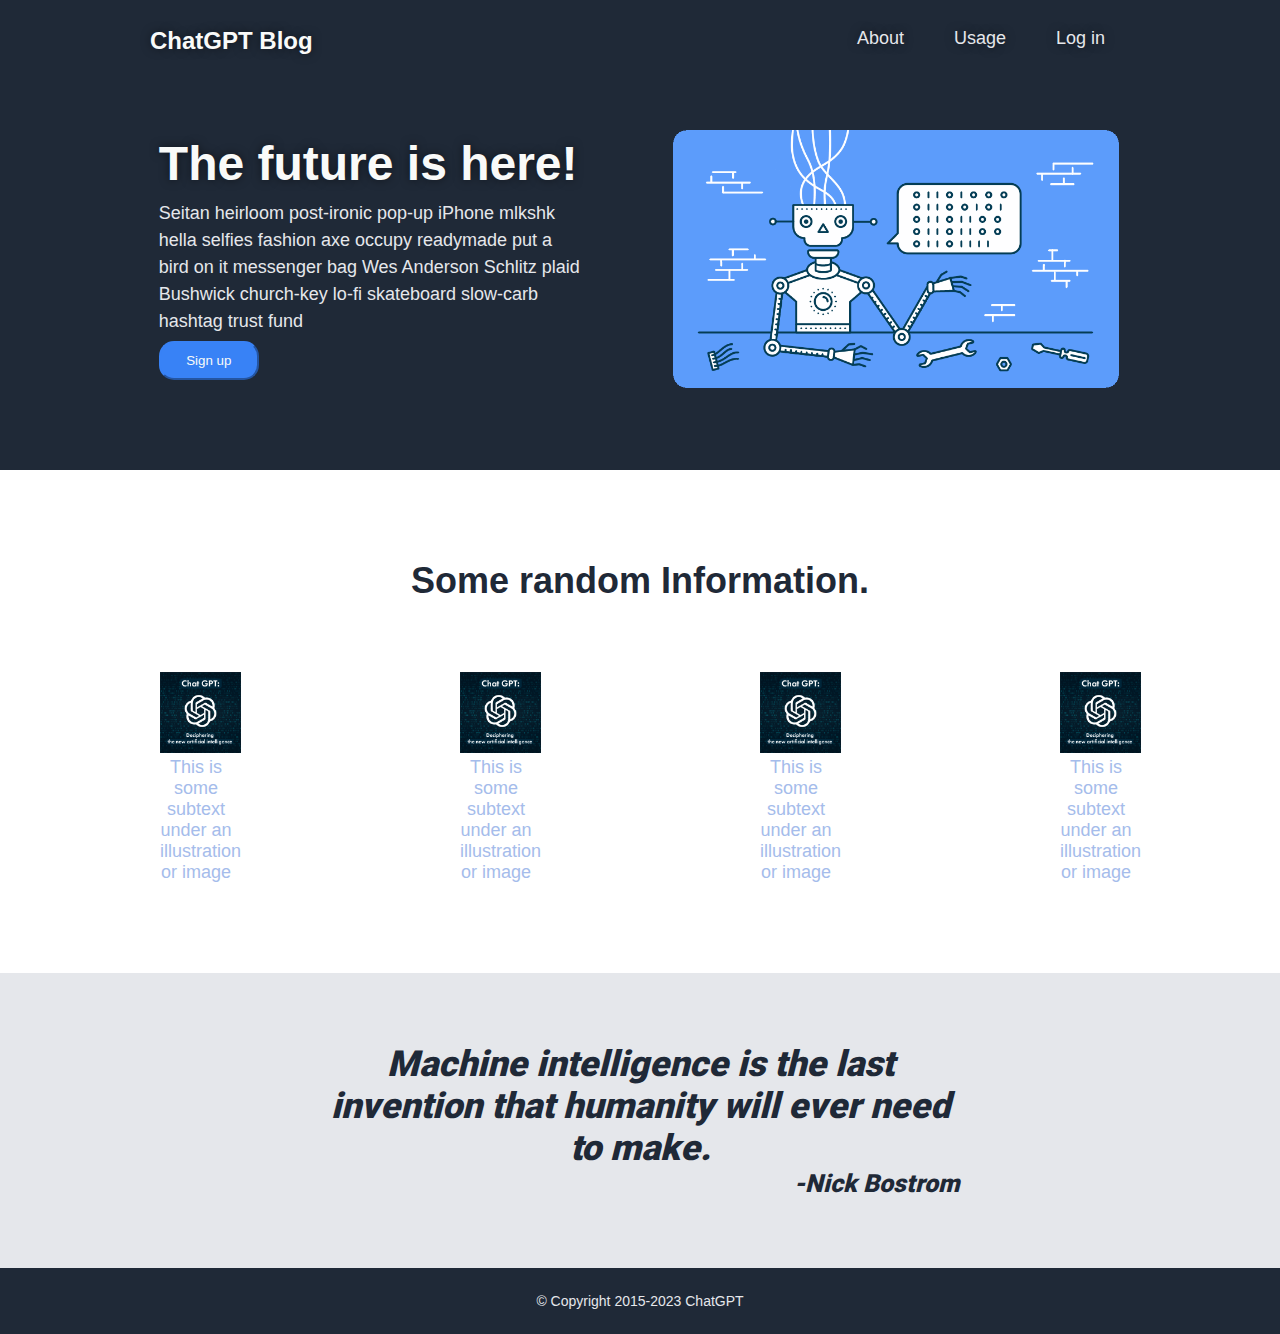
==== index.html @ 7ebeb68e "Gif added to the main page, styles updated and navbar updated" ====
<!DOCTYPE html>
<html lang="en">

  <head>
    <meta charset="UTF-8">
    <meta http-equiv="X-UA-Compatible" content="IE=edge">
    <meta name="viewport" content="width=device-width, initial-scale=1.0">
    <link rel="stylesheet" href="./styles/style.css">
    <link rel="stylesheet" href="./styles/main.css">

    <title>ChatGPT Landing Page</title>
  </head>

  <body>
    <header>
      <h1>
          <a href="./index.html">ChatGPT Blog</a>
      </h1>
      <nav class="navbar">
          <ul>
              <li>
                  <a href="#about">About</a>
              </li>
              <li>    
                <a href="./pages/usage.html">Usage</a>
              </li>
              <li>    
                  <a href="./pages/signup.html">Log in</a>
              </li> 
          </ul>
      </nav>
    </header>
    <section class="hero">
      <div class="hero-cta">
        <h2>The future is here!</h2>
        <p>
          Seitan heirloom post-ironic pop-up iPhone mlkshk hella selfies fashion axe occupy readymade put a bird on it
          messenger bag Wes Anderson Schlitz plaid Bushwick church-key lo-fi skateboard slow-carb hashtag trust fund
        </p>
        <form action="./pages/signup.html">
          <button type="submit" class="btn">Sign up</button>
        </form>
      </div>
      <div class="hero-img">
        <img 
          src="./images/ai.gif" 
          alt="ChatGPT logo"
          class="hero-img-2"
        />
      </div>
    </section>

    <section id="about">
      <p class="info-head">
        Some random Information.
      </p>

      <div class="info-content">
        <div class="info-content-child">
          <img src="./images/CHAT-GPT.png" alt="">
          <p>This is some subtext under an illustration or image</p>
        </div>

        <div class="info-content-child">
          <img src="./images/CHAT-GPT.png" alt="">
          <p>This is some subtext under an illustration or image</p>
        </div>

        <div class="info-content-child">
          <img src="./images/CHAT-GPT.png" alt="">
          <p>This is some subtext under an illustration or image</p>
        </div>

        <div class="info-content-child">
          <img src="./images/CHAT-GPT.png" alt="">
          <p>
            This is some subtext under an illustration or image
          </p>
        </div>
      </div>
    </section>
    
    <section class="quotation-container">
      <blockquote cite="https://www.azquotes.com/author/44436-Nick_Bostrom">
        <p>Machine intelligence is the last invention that humanity will ever need to make.</p> 
          <cite>-Nick Bostrom</cite>
      </blockquote>
    </section>
    
    <footer>
        © Copyright 2015-2023 ChatGPT
    </footer>
  </body>

</html>
---- styles/style.css ----
:root{
  --primary-color: #f9faf9;
  --secondary-color: #024e76;
  --tertiary-color: #1F2937;
}

* {
  box-sizing: border-box;
  margin: 0;
  padding: 0;
  /* font-family: 'Roboto', sans-serif; */
}

body {
  color: var(--tertiary-color);
  font-family: Helvetica, Arial, sans-serif;
}

header {
  padding: 20px 150px;
  background-color: var(--tertiary-color);
  display: flex;
  justify-content: space-between;
  flex-wrap: wrap;
  position: sticky;
  position: -webkit-sticky;
  top: 0;
  z-index: 9999;
}
  
header h1 {
  margin: 0;
  color: var(--primary-color);
  text-shadow: 0 0 10px rgba(0, 0, 0, 0.5);
}

header a {
  text-decoration: none;
  color: var(--primary-color);
  transition: color .5s;
  font-size: 24px;
}

header nav {
  display: flex;
  justify-content: space-between;
  align-items: center;
}

header nav ul {
  display: flex;
  flex-wrap: wrap;
  justify-content: space-between;
  align-items: center;
  list-style: none;
}

header nav ul li a {
  padding: 10px 25px;
  font-weight: lighter;
  font-size: 18px;
  color: #E5E7EB;
  text-shadow: 0 0 10px rgba(0, 0, 0, 0.5);
}

header nav ul li a:hover {
  background:var(--primary-color);
  color: var(--secondary-color);
  border-radius: 15px;
  text-shadow: none;
}

section {
  padding: 30px;
}

.hero {
  display: flex;
  justify-content: center;
  flex-wrap: wrap;
  align-items: flex-start;
  background-color: var(--tertiary-color);
  padding-top: 8px;
  padding-right: 30px;
  padding-bottom: 38px;
  padding-left: 30px;
}

.hero-cta {
  width: 35%;
  text-align: left;
  margin: 3.5%;
  color: var(--primary-color);
  font-size: 18px;
  line-height: 1.5;
}

.hero-cta h2 {
  font-weight: 600;
  font-size: 48px;
  color: var(--primary-color);
  text-shadow: 0 0 10px rgba(0, 0, 0, 0.5);
}

.hero-cta p {
  font-size: 18px;
  color: #E5E7EB;
}

.hero-img {
  display: flex;
  position: relative;
  margin: 3.5%;
  /* width: 150px;
  height: 150px; */
}

.hero-img-2 {
  width: 450px;
  height: 262px;
  padding: 2px 2px;
  
}

.btn {
  background-color: #3882F6;
  border-color: #3882F6;
  text-decoration: none;
  color: #F9FAF8;
  margin-top: 6px;
  padding-top: 10px;
  padding-right: 20px;
  padding-bottom: 10px;
  padding-left: 20px;
  border-radius: 15px;
  width: 100px;
  transition: color .5s;
}

.btn:hover{
  background:var(--primary-color);
  color: var(--secondary-color);
  border-radius: 15px;
  border-color: #F9FAF8;
  text-shadow: none;
}

  /*====================================================================================
=           Usage page         =
=============================================*/


/*=============================================
=            Section  header-container        =
=============================================*/



.header-container > img{
  width: 100%;
  height: auto;
}

/*=============================================
=            Section  Usage-desc-container   =
=============================================*/

.usage-desc-container{
  display: block;
  margin: 100px;
  text-align: center;
  
}

/*=============================================
=            Section  start-continer   =
=============================================*/
.start-continer{
  display: flex;
  justify-content:space-between;
  padding: 80px;
  background-color:#000000 ;
  color: white;
  
  gap: 50px ;
  flex-flow: row wrap;

}

.start-continer > p{
 flex-wrap: wrap;
  
  
 
}

/*=============================================
=            Section  start-resource-continer  =
=============================================*/
.subtitle{
  text-align: center;
 
}
.start-resource-continer{
  display: flex;
  flex-wrap: wrap;
  text-align: center;
  
}
.start-resource-continer > figure{
  border: thin #c0c0c0 solid;
  display: flex;
  flex-flow: column;
  padding: 5px;
  margin: 10px;
  max-width: 220px;
  margin: auto;
 
}

.start-resource-continer > img{
  max-width: 220px;
  max-height: 150px;
}
.start-resource-continer > figcaption{
  background-color: #222;
  color: #fff;
  font: italic smaller sans-serif;
  padding: 3px;
  text-align: center;
}
 
/* Style for qoute and footer */

.quotation-container {
  font-family:'Roboto', sans-serif;
  background-color: #E5E7EB;
  text-align: center;
  padding: 70px 0;
  display: flex;
  justify-content: center;
  align-items: center;
}
blockquote {
  width: 50%;
  background-color: #E5E7EB;
  text-align: center;
  background-color: #E5E7EB;
  font-size: 36px;
  font-weight: 300;
  font-style: italic;
  color: #1F2937;
  text-align: center;
}
cite {
  display: block;
  color: #1F2937;
  font-size: 25px;
  font-weight: bold;
  text-align: end;
}
footer {
  background-color: var(--tertiary-color);
  font-size: 14px;
  color: #E5E7EB;
  padding: 25px 0;
  text-align: center;
}
---- styles/main.css ----
@font-face {
    font-family: "Roboto";
    src: url(../Roboto/Roboto-Black.ttf) format('truetype');
}

.info-head {
    text-align: center;
    font-size: 36px;
    font-weight: bolder;
    color: #1F2937;
    padding-top: 60px;
    padding-bottom: 60px;
    padding-left: 20px;
    padding-right: 20px;
}

.info-content {
    display: flex;
    padding-top: 10px;
    padding-bottom: 60px;
    padding-left: 10px;
    padding-right: 10px;

    /* background-color: red; */
}

.info-content-child {
    margin-left: 10%;
}

.info-content-child img {
    width: 45%;
}

.info-content-child p{
    font-size: 18px;
    color: #a5bceb;
    width: 40%;
    text-align: center;
}
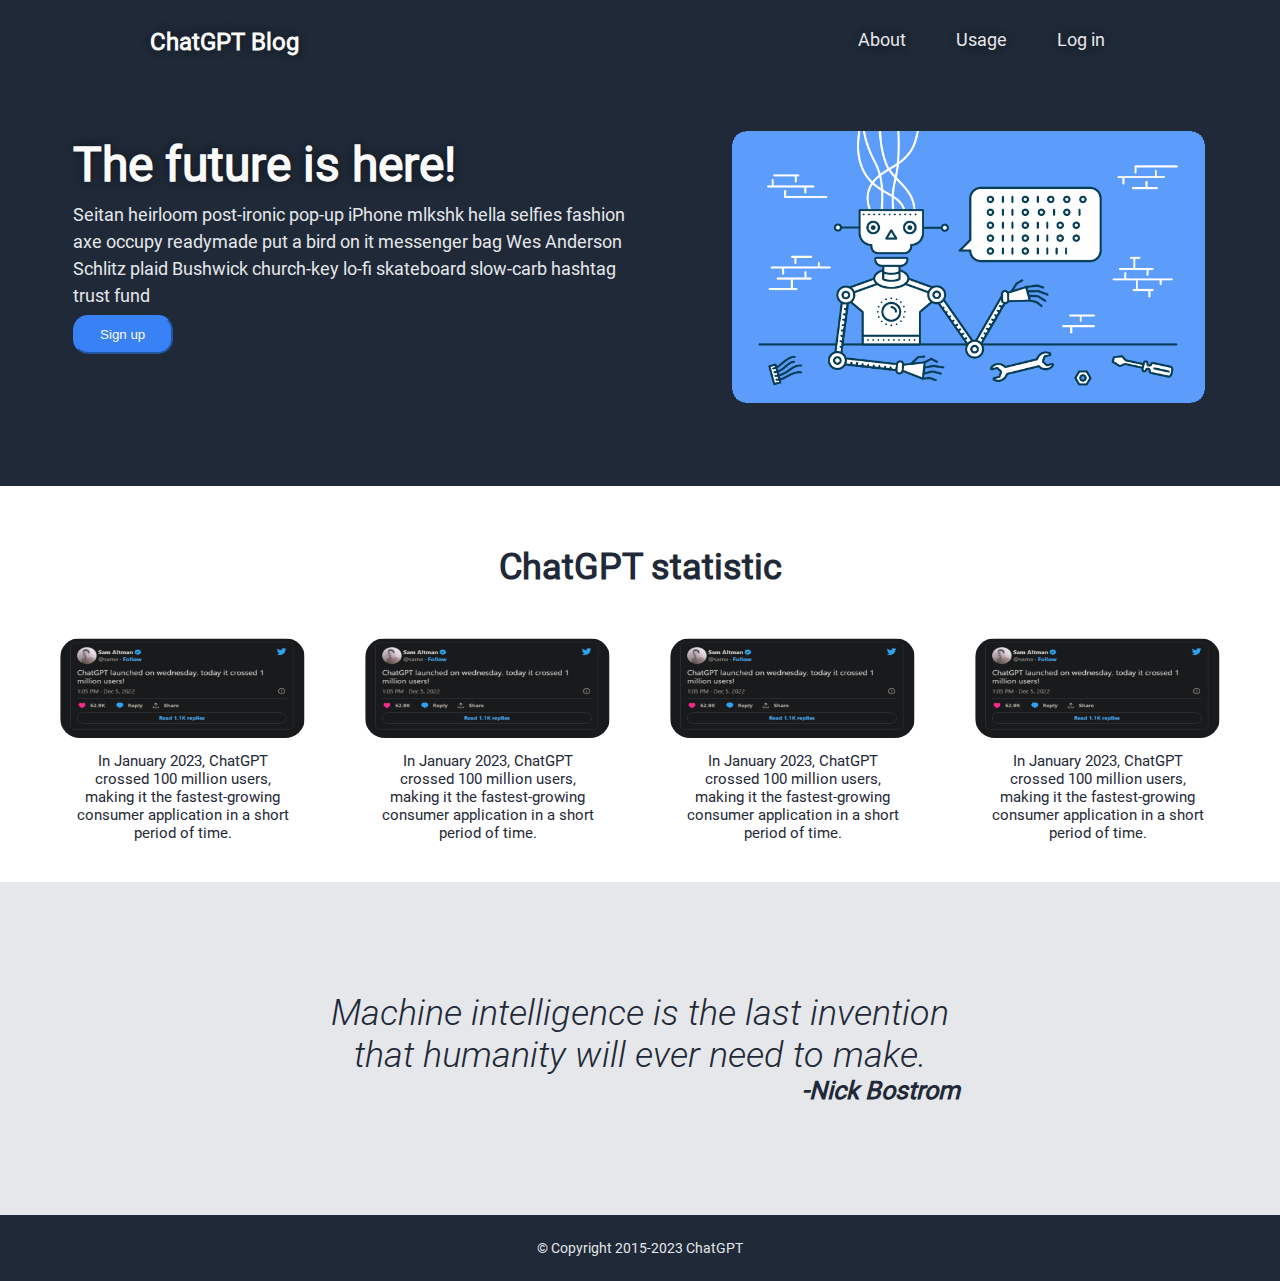
==== commit c0445989: "update responsive design" ====
--- a/index.html
+++ b/index.html
@@ -12,9 +12,9 @@
   </head>
 
   <body>
-    <header>
+    <header class="nav-header">
       <h1>
-          <a href="./index.html">ChatGPT Blog</a>
+          <a class="header-title" href="./index.html">ChatGPT Blog</a>
       </h1>
       <nav class="navbar">
           <ul>
@@ -41,42 +41,53 @@
           <button type="submit" class="btn">Sign up</button>
         </form>
       </div>
-      <div class="hero-img">
+
+      <div class="hero-img-container">
         <img 
           src="./images/ai.gif" 
           alt="ChatGPT logo"
-          class="hero-img-2"
+          class="hero-img"
         />
       </div>
     </section>
 
-    <section id="about">
+    <section class="statistic-container">
       <p class="info-head">
-        Some random Information.
+        ChatGPT statistic
       </p>
-
+  
       <div class="info-content">
-        <div class="info-content-child">
-          <img src="./images/CHAT-GPT.png" alt="">
-          <p>This is some subtext under an illustration or image</p>
-        </div>
-
-        <div class="info-content-child">
-          <img src="./images/CHAT-GPT.png" alt="">
-          <p>This is some subtext under an illustration or image</p>
-        </div>
-
-        <div class="info-content-child">
-          <img src="./images/CHAT-GPT.png" alt="">
-          <p>This is some subtext under an illustration or image</p>
-        </div>
-
-        <div class="info-content-child">
-          <img src="./images/CHAT-GPT.png" alt="">
-          <p>
-            This is some subtext under an illustration or image
-          </p>
-        </div>
+       <figure class="info-content-child">
+          <a href="#" target="_blank"><img src="./images/Sam-Altman.jpg" alt="tweet from a guy"></a>
+          <figcaption>
+            In January 2023, ChatGPT crossed 100 million users, making it the fastest-growing consumer application in a
+            short period of time.
+          </figcaption>
+        </figure>
+  
+        <figure class="info-content-child">
+          <a href="#" target="_blank"><img src="./images/Sam-Altman.jpg" alt="tweet from a guy"></a>
+          <figcaption>
+            In January 2023, ChatGPT crossed 100 million users, making it the fastest-growing consumer application in a
+            short period of time.
+          </figcaption>
+        </figure>
+  
+        <figure class="info-content-child">
+          <a href="#" target="_blank"><img src="./images/Sam-Altman.jpg" alt="tweet from a guy"></a>
+          <figcaption>
+            In January 2023, ChatGPT crossed 100 million users, making it the fastest-growing consumer application in a
+            short period of time.
+          </figcaption>
+        </figure>
+  
+        <figure class="info-content-child">
+          <a href="#" target="_blank"><img src="./images/Sam-Altman.jpg" alt="tweet from a guy"></a>
+          <figcaption>
+            In January 2023, ChatGPT crossed 100 million users, making it the fastest-growing consumer application in a
+            short period of time.
+          </figcaption>
+        </figure>
       </div>
     </section>
     
--- a/styles/style.css
+++ b/styles/style.css
@@ -8,12 +8,11 @@
   box-sizing: border-box;
   margin: 0;
   padding: 0;
-  /* font-family: 'Roboto', sans-serif; */
 }
 
 body {
   color: var(--tertiary-color);
-  font-family: Helvetica, Arial, sans-serif;
+  font-family: 'Roboto', sans-serif;
 }
 
 header {
@@ -39,6 +38,19 @@
   color: var(--primary-color);
   transition: color .5s;
   font-size: 24px;
+ 
+  
+}
+
+a:hover {
+  color: #5C9CFB;
+}
+
+a:active {
+  transform: scale(0.95)
+}
+a {
+  transition: transform .5s;
 }
 
 header nav {
@@ -58,6 +70,7 @@
 header nav ul li a {
   padding: 10px 25px;
   font-weight: lighter;
+  font-weight: normal;
   font-size: 18px;
   color: #E5E7EB;
   text-shadow: 0 0 10px rgba(0, 0, 0, 0.5);
@@ -77,7 +90,7 @@
 .hero {
   display: flex;
   justify-content: center;
-  flex-wrap: wrap;
+  flex-direction: row;
   align-items: flex-start;
   background-color: var(--tertiary-color);
   padding-top: 8px;
@@ -87,7 +100,7 @@
 }
 
 .hero-cta {
-  width: 35%;
+  width: 60%;
   text-align: left;
   margin: 3.5%;
   color: var(--primary-color);
@@ -107,17 +120,18 @@
   color: #E5E7EB;
 }
 
+.hero-img-container {
+  display: flex;
+  align-items: center;
+  justify-content: center;
+  margin: 3.5%;
+  width: 50%;
+}
+
 .hero-img {
-  display: flex;
-  position: relative;
-  margin: 3.5%;
-  /* width: 150px;
-  height: 150px; */
-}
-
-.hero-img-2 {
-  width: 450px;
-  height: 262px;
+  /* width: 450px;
+  height: 262px; */
+  width: 100%;
   padding: 2px 2px;
   
 }
@@ -165,11 +179,22 @@
 =            Section  Usage-desc-container   =
 =============================================*/
 
-.usage-desc-container{
+.usage-desc-container {
   display: block;
-  margin: 100px;
-  text-align: center;
-  
+  padding-top:0px;
+  padding: 50px 0px;
+  
+  text-align: center;
+}
+
+.usage-desc-container h2{
+  padding-bottom: 20px;
+}
+
+.usage-desc-container p{
+  padding: 40px 100px;
+  line-height: 1.5;
+  font-family: 'Roboto', sans-serif;
 }
 
 /*=============================================
@@ -179,6 +204,7 @@
   display: flex;
   justify-content:space-between;
   padding: 80px;
+  margin: 40px;
   background-color:#000000 ;
   color: white;
   
@@ -189,6 +215,7 @@
 
 .start-continer > p{
  flex-wrap: wrap;
+ font-family: 'Roboto', sans-serif;
   
   
  
@@ -234,21 +261,19 @@
 
 .quotation-container {
   font-family:'Roboto', sans-serif;
+  font-weight: 100;
   background-color: #E5E7EB;
   text-align: center;
-  padding: 70px 0;
+  padding: 110px 0;
   display: flex;
   justify-content: center;
   align-items: center;
 }
 blockquote {
   width: 50%;
-  background-color: #E5E7EB;
-  text-align: center;
-  background-color: #E5E7EB;
   font-size: 36px;
   font-weight: 300;
-  font-style: italic;
+  font-style: italic; 
   color: #1F2937;
   text-align: center;
 }
@@ -262,8 +287,39 @@
 footer {
   background-color: var(--tertiary-color);
   font-size: 14px;
+  font-family: 'Roboto', sans-serif;
+  font-weight: normal;
   color: #E5E7EB;
   padding: 25px 0;
   text-align: center;
-}
-
+
+}
+   
+
+
+@media (max-width: 925px){
+  .hero{
+    flex-direction: column;
+  
+  }
+  .hero-cta{
+      width: 100%;
+      text-align: center;
+      
+  }
+
+  .hero{
+    flex-direction: column;
+    align-items: center
+    ;
+  }
+
+  .hero-cta p{
+    margin: 30px;
+  }
+}
+
+@media (max-width: 755px){
+
+  
+}--- a/styles/main.css
+++ b/styles/main.css
@@ -2,7 +2,19 @@
     font-family: "Roboto";
     src: url(../Roboto/Roboto-Black.ttf) format('truetype');
 }
+@font-face {
+    font-family: "Roboto";
+    src: url(../Roboto/Roboto-LightItalic.ttf) format('truetype');
+    font-weight: 100;
+}
 
+@font-face {
+    font-family: "Roboto";
+    src: url(../Roboto/Roboto-Regular.ttf) format('truetype');
+    font-weight: normal;
+}
+
+/*
 .info-head {
     text-align: center;
     font-size: 36px;
@@ -20,8 +32,6 @@
     padding-bottom: 60px;
     padding-left: 10px;
     padding-right: 10px;
-
-    /* background-color: red; */
 }
 
 .info-content-child {
@@ -38,4 +48,64 @@
     width: 40%;
     text-align: center;
 }
+*/
 
+.info-head{
+    padding: 30px 0px;
+    padding-bottom: 50px;
+    font-size: 36px;
+    font-weight: 900;
+    color: #1f2937
+}
+
+.statistic-container {
+    text-align: center;
+    margin: 0px;
+}
+
+.info-content{
+    display: flex;
+    flex-direction: row;
+    justify-content: center;
+    
+}
+
+.info-content-child{
+    width: 30vw;
+    margin: 0px 30px;
+   
+}
+
+.info-content-child figcaption {
+    margin: 10px;
+    font-size: 15px;
+    
+}
+
+.info-content-child img{
+    align-items:center ;
+    width: 100%;
+    border-radius: 20px ;
+    height: 100px;
+}
+    
+
+
+
+@media (max-width: 925px) {
+   .info-content{
+    flex-direction: column;
+    align-items: center;
+    gap: 20px;
+   }
+   .info-content-child{
+    width: 60vw;
+   }
+ }
+
+ @media (max-width: 570px){
+
+     .info-content-child{
+        width: 90vw;
+     }
+ }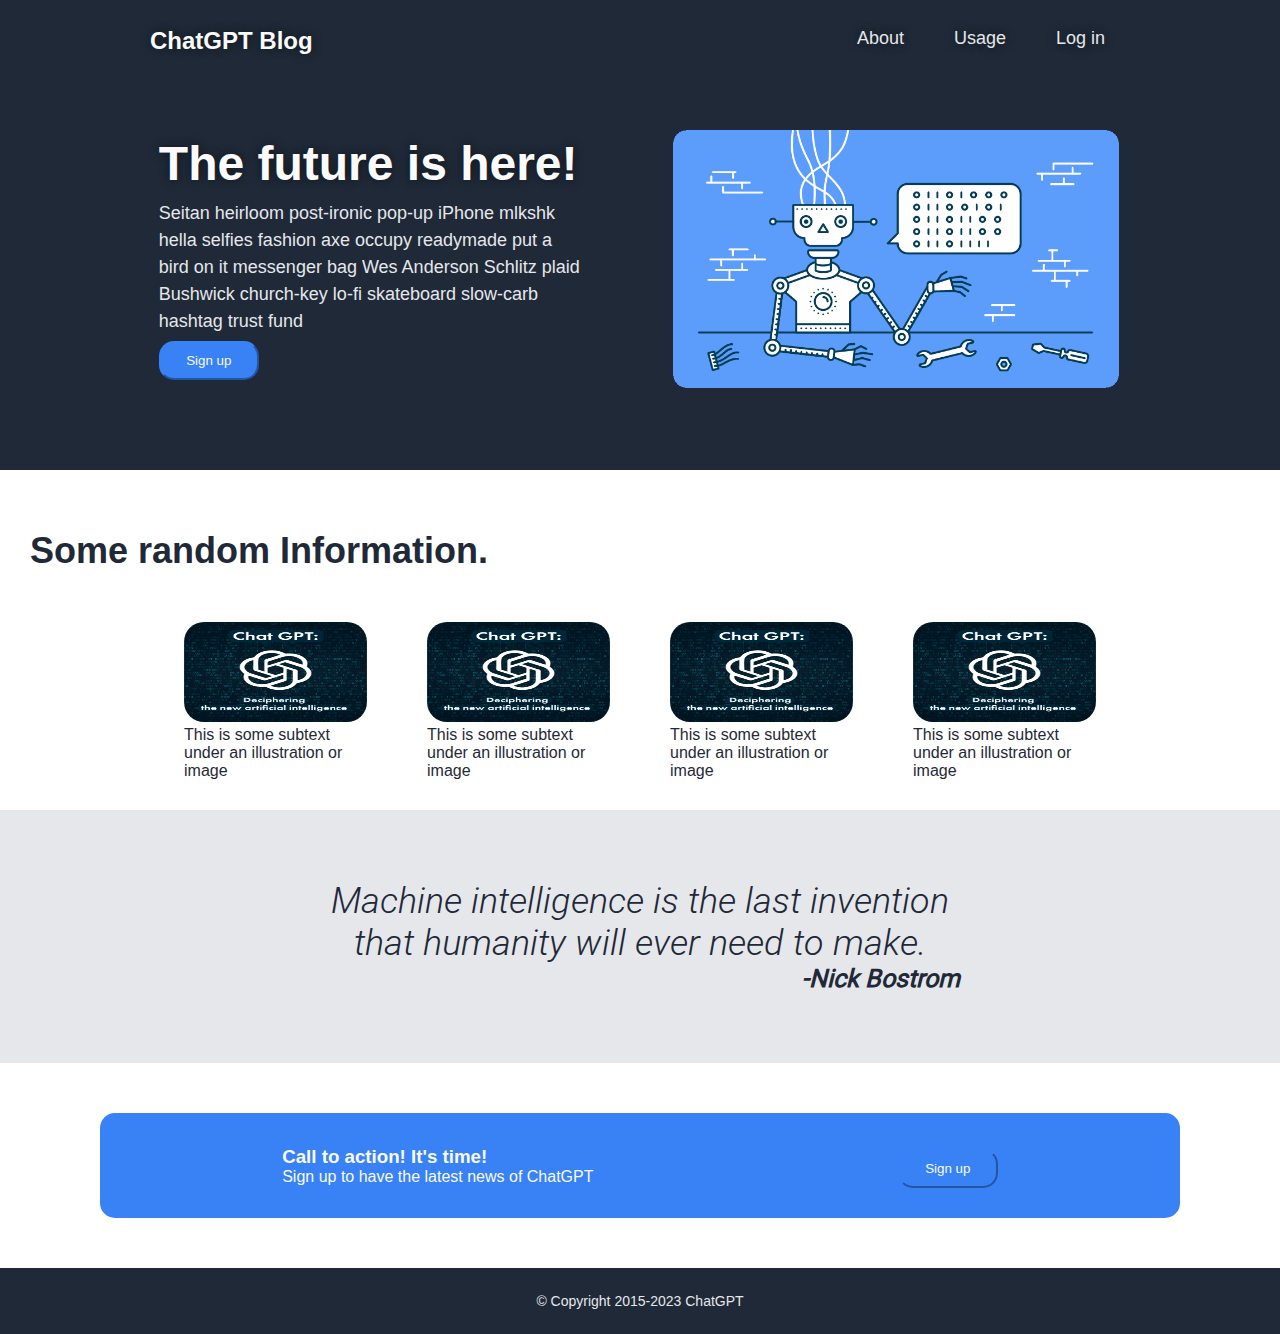
==== commit ecfac911: "form added" ====
--- a/index.html
+++ b/index.html
@@ -12,9 +12,9 @@
   </head>
 
   <body>
-    <header class="nav-header">
+    <header>
       <h1>
-          <a class="header-title" href="./index.html">ChatGPT Blog</a>
+          <a href="./index.html">ChatGPT Blog</a>
       </h1>
       <nav class="navbar">
           <ul>
@@ -41,53 +41,42 @@
           <button type="submit" class="btn">Sign up</button>
         </form>
       </div>
-
-      <div class="hero-img-container">
+      <div class="hero-img">
         <img 
           src="./images/ai.gif" 
           alt="ChatGPT logo"
-          class="hero-img"
+          class="hero-img-2"
         />
       </div>
     </section>
 
-    <section class="statistic-container">
+    <section id="about">
       <p class="info-head">
-        ChatGPT statistic
+        Some random Information.
       </p>
-  
+
       <div class="info-content">
-       <figure class="info-content-child">
-          <a href="#" target="_blank"><img src="./images/Sam-Altman.jpg" alt="tweet from a guy"></a>
-          <figcaption>
-            In January 2023, ChatGPT crossed 100 million users, making it the fastest-growing consumer application in a
-            short period of time.
-          </figcaption>
-        </figure>
-  
-        <figure class="info-content-child">
-          <a href="#" target="_blank"><img src="./images/Sam-Altman.jpg" alt="tweet from a guy"></a>
-          <figcaption>
-            In January 2023, ChatGPT crossed 100 million users, making it the fastest-growing consumer application in a
-            short period of time.
-          </figcaption>
-        </figure>
-  
-        <figure class="info-content-child">
-          <a href="#" target="_blank"><img src="./images/Sam-Altman.jpg" alt="tweet from a guy"></a>
-          <figcaption>
-            In January 2023, ChatGPT crossed 100 million users, making it the fastest-growing consumer application in a
-            short period of time.
-          </figcaption>
-        </figure>
-  
-        <figure class="info-content-child">
-          <a href="#" target="_blank"><img src="./images/Sam-Altman.jpg" alt="tweet from a guy"></a>
-          <figcaption>
-            In January 2023, ChatGPT crossed 100 million users, making it the fastest-growing consumer application in a
-            short period of time.
-          </figcaption>
-        </figure>
+        <div class="info-content-child">
+          <img src="./images/CHAT-GPT.png" alt="">
+          <p>This is some subtext under an illustration or image</p>
+        </div>
+
+        <div class="info-content-child">
+          <img src="./images/CHAT-GPT.png" alt="">
+          <p>This is some subtext under an illustration or image</p>
+        </div>
+
+        <div class="info-content-child">
+          <img src="./images/CHAT-GPT.png" alt="">
+          <p>This is some subtext under an illustration or image</p>
+        </div>
+
+        <div class="info-content-child">
+          <img src="./images/CHAT-GPT.png" alt="">
+          <p>
+            This is some subtext under an illustration or image
+          </p>
+        </div>
       </div>
     </section>
     
@@ -97,7 +86,17 @@
           <cite>-Nick Bostrom</cite>
       </blockquote>
     </section>
-    
+
+    <section class="login-req">
+      <div> 
+        <h3>Call to action! It's time!</h3>
+        <p>Sign up to have the latest news of ChatGPT</p>
+      </div>
+      <form action="./pages/signup.html">
+        <button type="submit" class="btn">Sign up</button>
+      </form>
+    </section>
+      
     <footer>
         © Copyright 2015-2023 ChatGPT
     </footer>
--- a/styles/style.css
+++ b/styles/style.css
@@ -12,7 +12,7 @@
 
 body {
   color: var(--tertiary-color);
-  font-family: 'Roboto', sans-serif;
+  font-family: Helvetica, Arial, sans-serif;
 }
 
 header {
@@ -38,8 +38,6 @@
   color: var(--primary-color);
   transition: color .5s;
   font-size: 24px;
- 
-  
 }
 
 a:hover {
@@ -70,7 +68,6 @@
 header nav ul li a {
   padding: 10px 25px;
   font-weight: lighter;
-  font-weight: normal;
   font-size: 18px;
   color: #E5E7EB;
   text-shadow: 0 0 10px rgba(0, 0, 0, 0.5);
@@ -90,7 +87,7 @@
 .hero {
   display: flex;
   justify-content: center;
-  flex-direction: row;
+  flex-wrap: wrap;
   align-items: flex-start;
   background-color: var(--tertiary-color);
   padding-top: 8px;
@@ -100,7 +97,7 @@
 }
 
 .hero-cta {
-  width: 60%;
+  width: 35%;
   text-align: left;
   margin: 3.5%;
   color: var(--primary-color);
@@ -120,18 +117,15 @@
   color: #E5E7EB;
 }
 
-.hero-img-container {
-  display: flex;
-  align-items: center;
-  justify-content: center;
+.hero-img {
+  display: flex;
+  position: relative;
   margin: 3.5%;
-  width: 50%;
-}
-
-.hero-img {
-  /* width: 450px;
-  height: 262px; */
-  width: 100%;
+}
+
+.hero-img-2 {
+  width: 450px;
+  height: 262px;
   padding: 2px 2px;
   
 }
@@ -179,22 +173,11 @@
 =            Section  Usage-desc-container   =
 =============================================*/
 
-.usage-desc-container {
+.usage-desc-container{
   display: block;
-  padding-top:0px;
-  padding: 50px 0px;
-  
-  text-align: center;
-}
-
-.usage-desc-container h2{
-  padding-bottom: 20px;
-}
-
-.usage-desc-container p{
-  padding: 40px 100px;
-  line-height: 1.5;
-  font-family: 'Roboto', sans-serif;
+  margin: 100px;
+  text-align: center;
+  
 }
 
 /*=============================================
@@ -204,7 +187,6 @@
   display: flex;
   justify-content:space-between;
   padding: 80px;
-  margin: 40px;
   background-color:#000000 ;
   color: white;
   
@@ -215,7 +197,6 @@
 
 .start-continer > p{
  flex-wrap: wrap;
- font-family: 'Roboto', sans-serif;
   
   
  
@@ -261,19 +242,21 @@
 
 .quotation-container {
   font-family:'Roboto', sans-serif;
-  font-weight: 100;
   background-color: #E5E7EB;
   text-align: center;
-  padding: 110px 0;
+  padding: 70px 0;
   display: flex;
   justify-content: center;
   align-items: center;
 }
 blockquote {
   width: 50%;
+  background-color: #E5E7EB;
+  text-align: center;
+  background-color: #E5E7EB;
   font-size: 36px;
   font-weight: 300;
-  font-style: italic; 
+  font-style: italic;
   color: #1F2937;
   text-align: center;
 }
@@ -284,42 +267,32 @@
   font-weight: bold;
   text-align: end;
 }
+
+.login-req {
+  display: flex;
+  align-items: center;
+  justify-content: space-around;
+  margin-top: 50px;
+  margin-bottom: 50px;
+  margin-left: 100px;
+  margin-right: 100px;
+  background-color: #3882F6;
+  border-radius: 15px;
+}
+
+.login-req h3{
+  color: #F9FAF8;
+}
+
+.login-req p {
+  color: #F9FAF8;
+}
+
 footer {
   background-color: var(--tertiary-color);
   font-size: 14px;
-  font-family: 'Roboto', sans-serif;
-  font-weight: normal;
   color: #E5E7EB;
   padding: 25px 0;
   text-align: center;
-
-}
-   
-
-
-@media (max-width: 925px){
-  .hero{
-    flex-direction: column;
-  
-  }
-  .hero-cta{
-      width: 100%;
-      text-align: center;
-      
-  }
-
-  .hero{
-    flex-direction: column;
-    align-items: center
-    ;
-  }
-
-  .hero-cta p{
-    margin: 30px;
-  }
-}
-
-@media (max-width: 755px){
-
-  
-}+}
+
--- a/styles/main.css
+++ b/styles/main.css
@@ -71,7 +71,7 @@
 }
 
 .info-content-child{
-    width: 30vw;
+    width: 15%;
     margin: 0px 30px;
    
 }
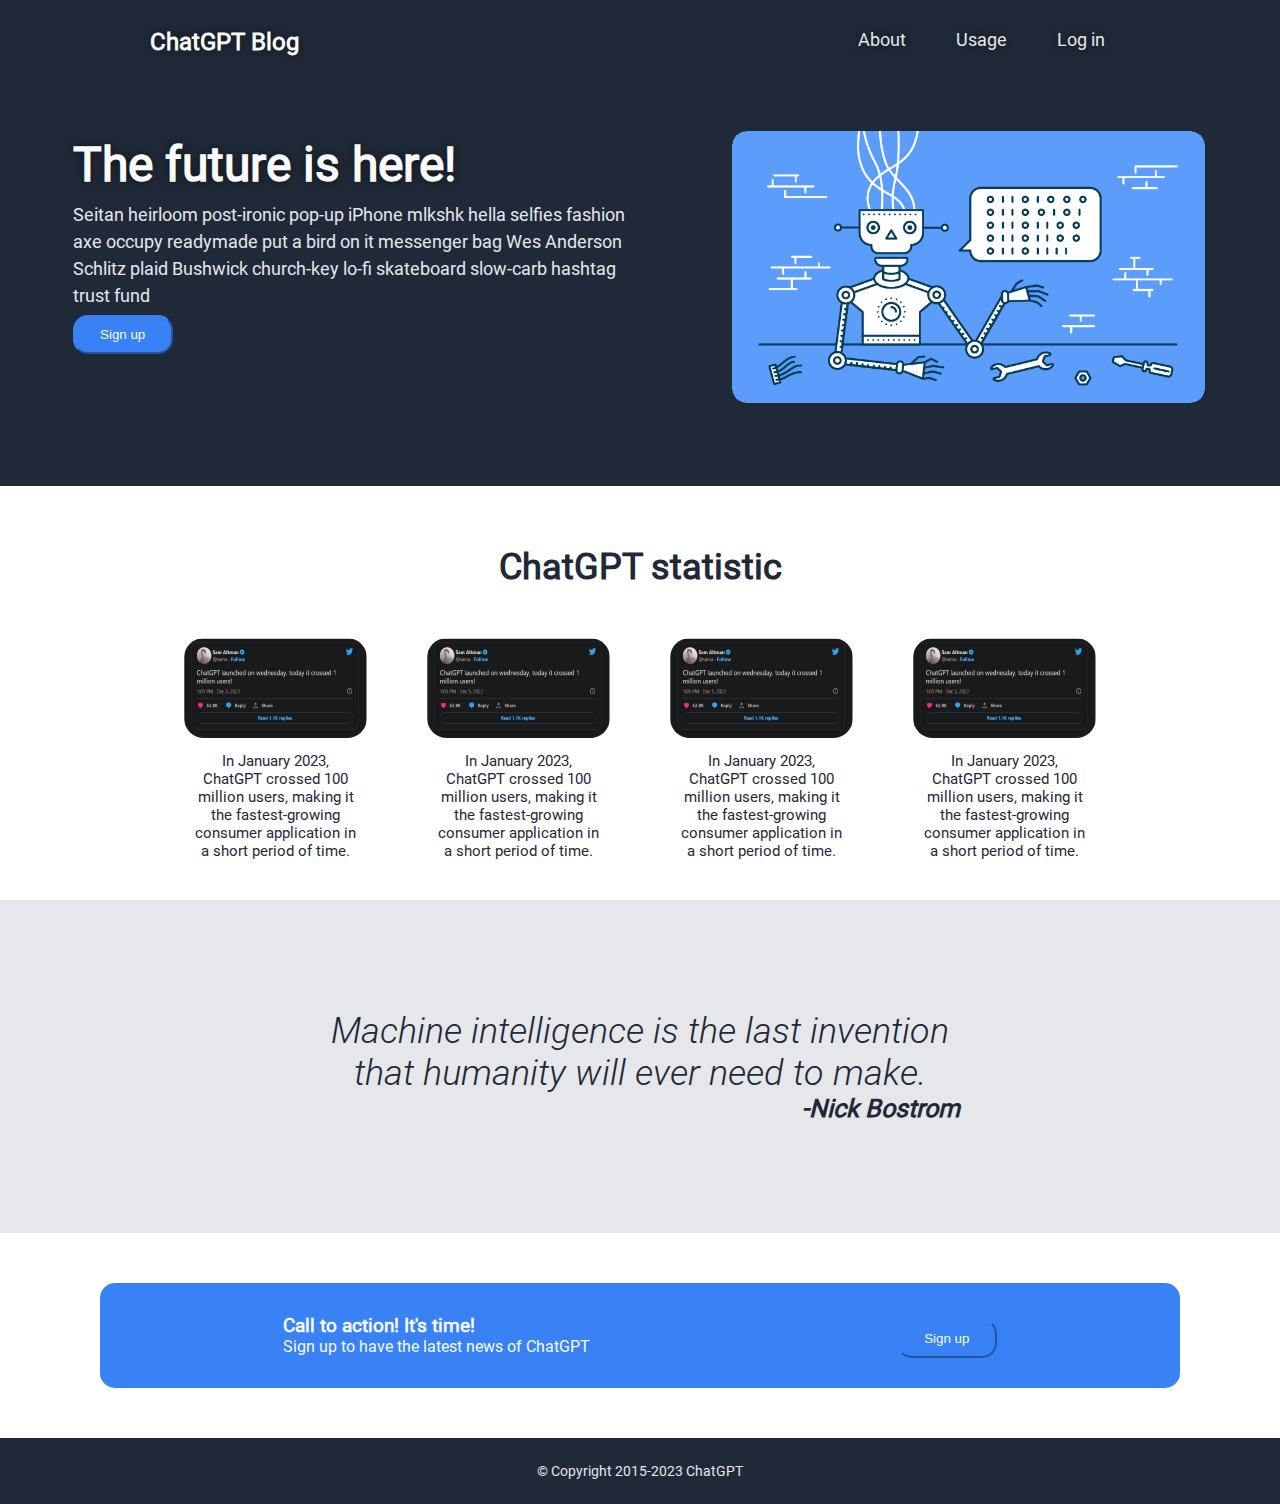
==== commit ba8cdf91: "Updates added, styles and log in section added" ====
--- a/index.html
+++ b/index.html
@@ -12,9 +12,9 @@
   </head>
 
   <body>
-    <header>
+    <header class="nav-header">
       <h1>
-          <a href="./index.html">ChatGPT Blog</a>
+          <a class="header-title" href="./index.html">ChatGPT Blog</a>
       </h1>
       <nav class="navbar">
           <ul>
@@ -41,42 +41,53 @@
           <button type="submit" class="btn">Sign up</button>
         </form>
       </div>
-      <div class="hero-img">
+
+      <div class="hero-img-container">
         <img 
           src="./images/ai.gif" 
           alt="ChatGPT logo"
-          class="hero-img-2"
+          class="hero-img"
         />
       </div>
     </section>
 
-    <section id="about">
+    <section class="statistic-container">
       <p class="info-head">
-        Some random Information.
+        ChatGPT statistic
       </p>
-
+  
       <div class="info-content">
-        <div class="info-content-child">
-          <img src="./images/CHAT-GPT.png" alt="">
-          <p>This is some subtext under an illustration or image</p>
-        </div>
-
-        <div class="info-content-child">
-          <img src="./images/CHAT-GPT.png" alt="">
-          <p>This is some subtext under an illustration or image</p>
-        </div>
-
-        <div class="info-content-child">
-          <img src="./images/CHAT-GPT.png" alt="">
-          <p>This is some subtext under an illustration or image</p>
-        </div>
-
-        <div class="info-content-child">
-          <img src="./images/CHAT-GPT.png" alt="">
-          <p>
-            This is some subtext under an illustration or image
-          </p>
-        </div>
+       <figure class="info-content-child">
+          <a href="#" target="_blank"><img src="./images/Sam-Altman.jpg" alt="tweet from a guy"></a>
+          <figcaption>
+            In January 2023, ChatGPT crossed 100 million users, making it the fastest-growing consumer application in a
+            short period of time.
+          </figcaption>
+        </figure>
+  
+        <figure class="info-content-child">
+          <a href="#" target="_blank"><img src="./images/Sam-Altman.jpg" alt="tweet from a guy"></a>
+          <figcaption>
+            In January 2023, ChatGPT crossed 100 million users, making it the fastest-growing consumer application in a
+            short period of time.
+          </figcaption>
+        </figure>
+  
+        <figure class="info-content-child">
+          <a href="#" target="_blank"><img src="./images/Sam-Altman.jpg" alt="tweet from a guy"></a>
+          <figcaption>
+            In January 2023, ChatGPT crossed 100 million users, making it the fastest-growing consumer application in a
+            short period of time.
+          </figcaption>
+        </figure>
+  
+        <figure class="info-content-child">
+          <a href="#" target="_blank"><img src="./images/Sam-Altman.jpg" alt="tweet from a guy"></a>
+          <figcaption>
+            In January 2023, ChatGPT crossed 100 million users, making it the fastest-growing consumer application in a
+            short period of time.
+          </figcaption>
+        </figure>
       </div>
     </section>
     
@@ -86,7 +97,6 @@
           <cite>-Nick Bostrom</cite>
       </blockquote>
     </section>
-
     <section class="login-req">
       <div> 
         <h3>Call to action! It's time!</h3>
@@ -96,7 +106,6 @@
         <button type="submit" class="btn">Sign up</button>
       </form>
     </section>
-      
     <footer>
         © Copyright 2015-2023 ChatGPT
     </footer>
--- a/styles/style.css
+++ b/styles/style.css
@@ -12,7 +12,7 @@
 
 body {
   color: var(--tertiary-color);
-  font-family: Helvetica, Arial, sans-serif;
+  font-family: 'Roboto', sans-serif;
 }
 
 header {
@@ -38,6 +38,8 @@
   color: var(--primary-color);
   transition: color .5s;
   font-size: 24px;
+ 
+  
 }
 
 a:hover {
@@ -68,6 +70,7 @@
 header nav ul li a {
   padding: 10px 25px;
   font-weight: lighter;
+  font-weight: normal;
   font-size: 18px;
   color: #E5E7EB;
   text-shadow: 0 0 10px rgba(0, 0, 0, 0.5);
@@ -87,7 +90,7 @@
 .hero {
   display: flex;
   justify-content: center;
-  flex-wrap: wrap;
+  flex-direction: row;
   align-items: flex-start;
   background-color: var(--tertiary-color);
   padding-top: 8px;
@@ -97,7 +100,7 @@
 }
 
 .hero-cta {
-  width: 35%;
+  width: 60%;
   text-align: left;
   margin: 3.5%;
   color: var(--primary-color);
@@ -117,15 +120,18 @@
   color: #E5E7EB;
 }
 
+.hero-img-container {
+  display: flex;
+  align-items: center;
+  justify-content: center;
+  margin: 3.5%;
+  width: 50%;
+}
+
 .hero-img {
-  display: flex;
-  position: relative;
-  margin: 3.5%;
-}
-
-.hero-img-2 {
-  width: 450px;
-  height: 262px;
+  /* width: 450px;
+  height: 262px; */
+  width: 100%;
   padding: 2px 2px;
   
 }
@@ -173,11 +179,22 @@
 =            Section  Usage-desc-container   =
 =============================================*/
 
-.usage-desc-container{
+.usage-desc-container {
   display: block;
-  margin: 100px;
-  text-align: center;
-  
+  padding-top:0px;
+  padding: 50px 0px;
+  
+  text-align: center;
+}
+
+.usage-desc-container h2{
+  padding-bottom: 20px;
+}
+
+.usage-desc-container p{
+  padding: 40px 100px;
+  line-height: 1.5;
+  font-family: 'Roboto', sans-serif;
 }
 
 /*=============================================
@@ -187,6 +204,7 @@
   display: flex;
   justify-content:space-between;
   padding: 80px;
+  margin: 40px;
   background-color:#000000 ;
   color: white;
   
@@ -197,6 +215,7 @@
 
 .start-continer > p{
  flex-wrap: wrap;
+ font-family: 'Roboto', sans-serif;
   
   
  
@@ -242,21 +261,19 @@
 
 .quotation-container {
   font-family:'Roboto', sans-serif;
+  font-weight: 100;
   background-color: #E5E7EB;
   text-align: center;
-  padding: 70px 0;
+  padding: 110px 0;
   display: flex;
   justify-content: center;
   align-items: center;
 }
 blockquote {
   width: 50%;
-  background-color: #E5E7EB;
-  text-align: center;
-  background-color: #E5E7EB;
   font-size: 36px;
   font-weight: 300;
-  font-style: italic;
+  font-style: italic; 
   color: #1F2937;
   text-align: center;
 }
@@ -266,6 +283,16 @@
   font-size: 25px;
   font-weight: bold;
   text-align: end;
+}
+footer {
+  background-color: var(--tertiary-color);
+  font-size: 14px;
+  font-family: 'Roboto', sans-serif;
+  font-weight: normal;
+  color: #E5E7EB;
+  padding: 25px 0;
+  text-align: center;
+
 }
 
 .login-req {
@@ -288,11 +315,89 @@
   color: #F9FAF8;
 }
 
-footer {
-  background-color: var(--tertiary-color);
-  font-size: 14px;
-  color: #E5E7EB;
-  padding: 25px 0;
-  text-align: center;
-}
-
+
+@media (max-width: 925px){
+  .hero{
+    flex-direction: column;
+  
+  }
+  .hero-cta{
+      width: 100%;
+      text-align: center;
+      
+  }
+
+  .hero{
+    flex-direction: column;
+    align-items: center
+    ;
+  }
+
+  .hero-cta p{
+    margin: 30px;
+  }
+  header {
+    padding: 20px 20px;
+    background-color: var(--tertiary-color);
+    display: flex;
+    justify-content: center;
+    /* flex-wrap: wrap; */
+    position: sticky;
+    position: -webkit-sticky;
+    top: 0;
+    z-index: 9999;
+  }
+  header nav {
+    display: flex;
+    justify-content: space-between;
+    align-items: center;
+}
+  header nav ul li a {
+    padding: 10px 7px;
+    font-weight: lighter;
+    font-weight: normal;
+    font-size: 18px;
+    color: #E5E7EB;
+    text-shadow: 0 0 10px rgb(0 0 0)
+  }
+  .login-req {
+    justify-content: center;
+    align-items: center;
+    display: flex;
+    flex-wrap: wrap;
+  }
+}
+
+@media (max-width: 780px){
+  header {
+    padding: 20px 20px;
+    background-color: var(--tertiary-color);
+    display: flex;
+    justify-content: space-around;
+    /* flex-wrap: wrap; */
+    position: sticky;
+    position: -webkit-sticky;
+    top: 0;
+    z-index: 9999;
+  }
+  header nav {
+    display: flex;
+    justify-content: space-between;
+    align-items: center;
+}
+  header nav ul li a {
+    padding: 10px 7px;
+    font-weight: lighter;
+    font-weight: normal;
+    font-size: 18px;
+    color: #E5E7EB;
+    text-shadow: 0 0 10px rgb(0 0 0)
+  }
+  /* .login-req {
+    justify-content: center;
+    align-items: center;
+    display: flex;
+    flex-wrap: wrap;
+    width: 250px;
+  } */
+}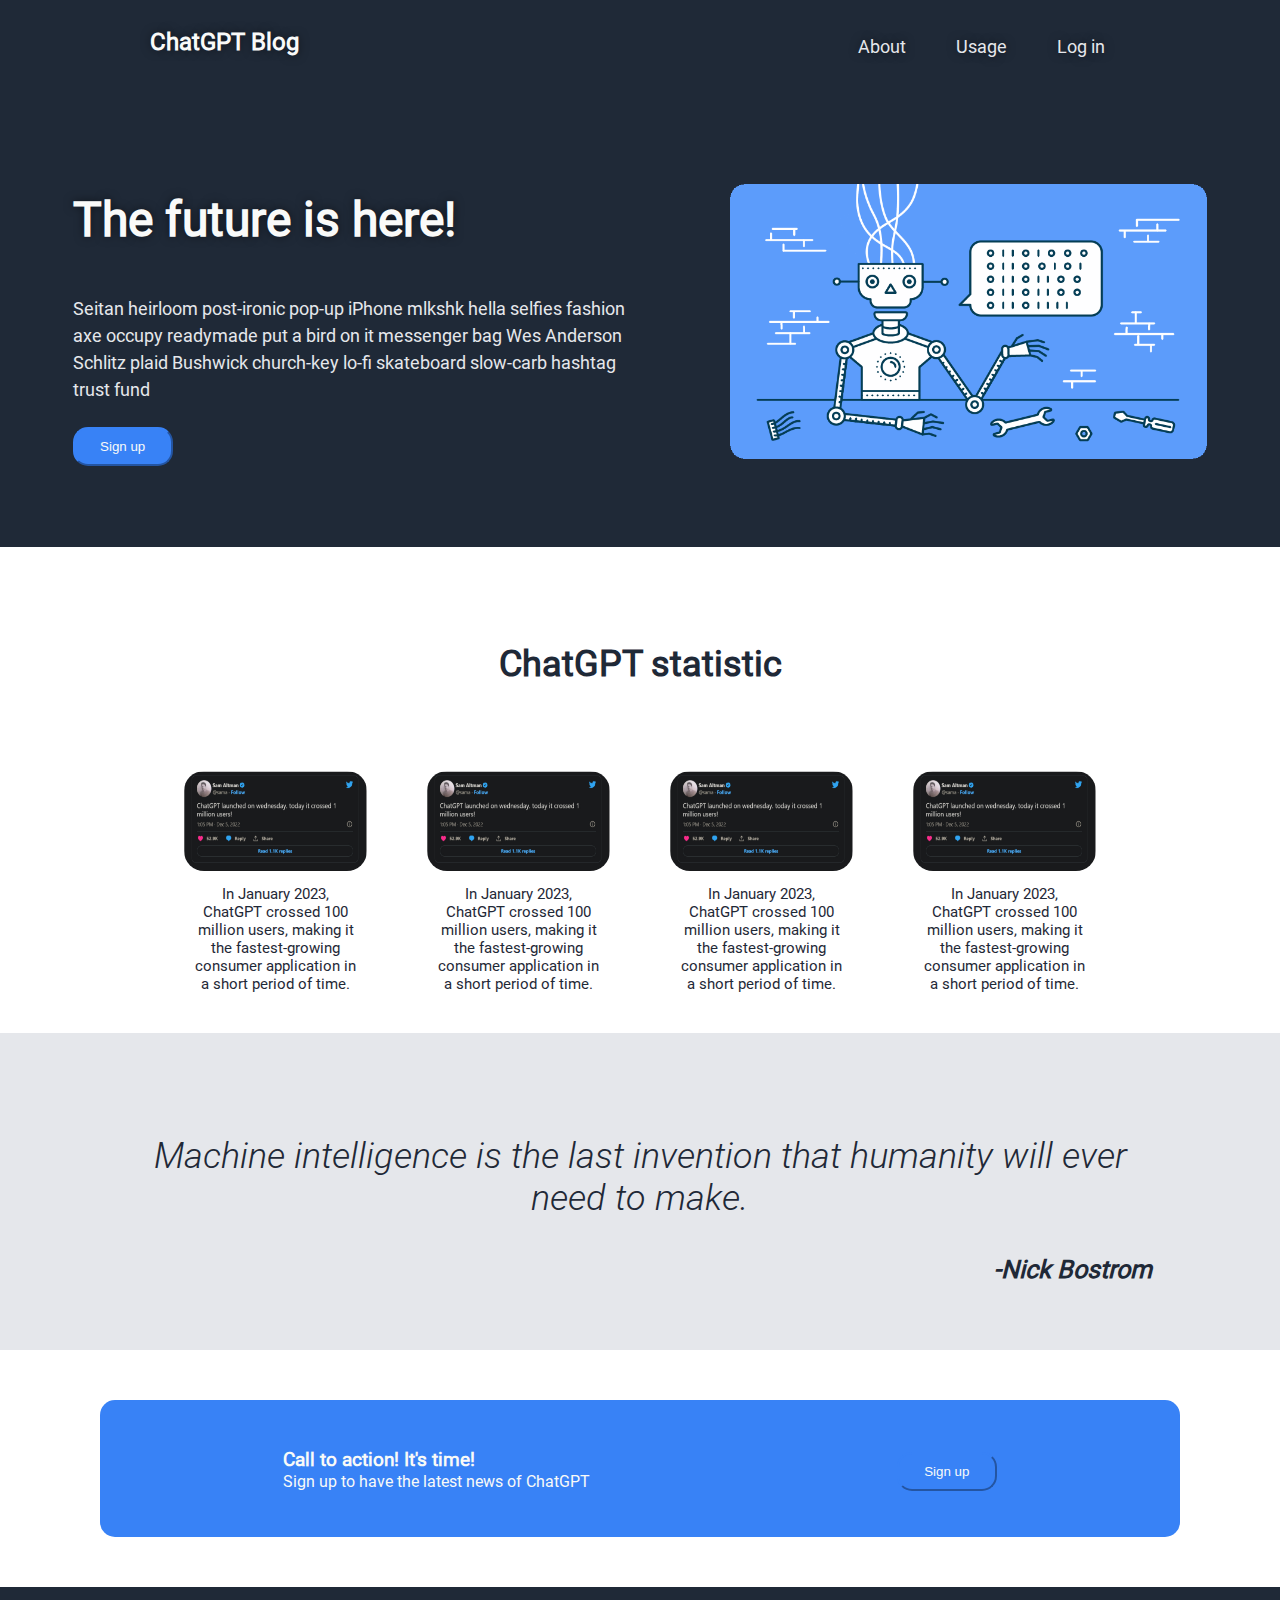
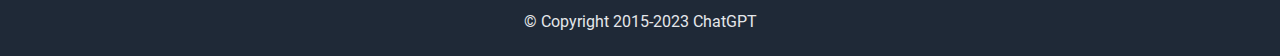
==== commit b0e19c09: "update all pages" ====
--- a/index.html
+++ b/index.html
@@ -1,114 +1,118 @@
 <!DOCTYPE html>
 <html lang="en">
-
   <head>
-    <meta charset="UTF-8">
-    <meta http-equiv="X-UA-Compatible" content="IE=edge">
-    <meta name="viewport" content="width=device-width, initial-scale=1.0">
-    <link rel="stylesheet" href="./styles/style.css">
-    <link rel="stylesheet" href="./styles/main.css">
-
+    <meta charset="UTF-8" />
+    <meta http-equiv="X-UA-Compatible" content="IE=edge" />
+    <meta name="description" content="This is an chatGPT landing page." />
+    <meta name="viewport" content="width=device-width, initial-scale=1.0" />
+    <link rel="stylesheet" href="./styles/style.css" />
+    <link rel="stylesheet" href="./styles/main.css" />
     <title>ChatGPT Landing Page</title>
   </head>
-
   <body>
     <header class="nav-header">
       <h1>
-          <a class="header-title" href="./index.html">ChatGPT Blog</a>
+        <a class="header-title" href="./index.html">ChatGPT Blog</a>
       </h1>
       <nav class="navbar">
-          <ul>
-              <li>
-                  <a href="#about">About</a>
-              </li>
-              <li>    
-                <a href="./pages/usage.html">Usage</a>
-              </li>
-              <li>    
-                  <a href="./pages/signup.html">Log in</a>
-              </li> 
-          </ul>
+        <ul>
+          <li>
+            <a href="#about">About</a>
+          </li>
+          <li>
+            <a href="./pages/usage.html">Usage</a>
+          </li>
+          <li>
+            <a href="./pages/signup.html">Log in</a>
+          </li>
+        </ul>
       </nav>
     </header>
-    <section class="hero">
-      <div class="hero-cta">
-        <h2>The future is here!</h2>
-        <p>
-          Seitan heirloom post-ironic pop-up iPhone mlkshk hella selfies fashion axe occupy readymade put a bird on it
-          messenger bag Wes Anderson Schlitz plaid Bushwick church-key lo-fi skateboard slow-carb hashtag trust fund
-        </p>
+    <main class="animated">
+      <section class="hero">
+        <div class="hero-cta">
+          <h2>The future is here!</h2>
+          <p class="more-width">
+            Seitan heirloom post-ironic pop-up iPhone mlkshk hella selfies
+            fashion axe occupy readymade put a bird on it messenger bag Wes
+            Anderson Schlitz plaid Bushwick church-key lo-fi skateboard
+            slow-carb hashtag trust fund
+          </p>
+          <form action="./pages/signup.html">
+            <button type="submit" class="btn">Sign up</button>
+          </form>
+        </div>
+
+        <div class="hero-img-container">
+          <img src="./images/ai.gif" alt="ChatGPT logo" class="hero-img" />
+        </div>
+      </section>
+
+      <section class="statistic-container">
+        <p class="info-head">ChatGPT statistic</p>
+
+        <div class="info-content">
+          <figure class="info-content-child">
+            <a href="#" target="_blank"
+              ><img src="./images/Sam-Altman.jpg" alt="tweet from a guy"
+            /></a>
+            <figcaption>
+              In January 2023, ChatGPT crossed 100 million users, making it the
+              fastest-growing consumer application in a short period of time.
+            </figcaption>
+          </figure>
+
+          <figure class="info-content-child">
+            <a href="#" target="_blank"
+              ><img src="./images/Sam-Altman.jpg" alt="tweet from a guy"
+            /></a>
+            <figcaption>
+              In January 2023, ChatGPT crossed 100 million users, making it the
+              fastest-growing consumer application in a short period of time.
+            </figcaption>
+          </figure>
+
+          <figure class="info-content-child">
+            <a href="#" target="_blank"
+              ><img src="./images/Sam-Altman.jpg" alt="tweet from a guy"
+            /></a>
+            <figcaption>
+              In January 2023, ChatGPT crossed 100 million users, making it the
+              fastest-growing consumer application in a short period of time.
+            </figcaption>
+          </figure>
+
+          <figure class="info-content-child">
+            <a href="#" target="_blank"
+              ><img src="./images/Sam-Altman.jpg" alt="tweet from a guy"
+            /></a>
+            <figcaption>
+              In January 2023, ChatGPT crossed 100 million users, making it the
+              fastest-growing consumer application in a short period of time.
+            </figcaption>
+          </figure>
+        </div>
+      </section>
+
+      <section class="quotation-container">
+        <blockquote cite="https://www.azquotes.com/author/44436-Nick_Bostrom">
+          <p>
+            Machine intelligence is the last invention that humanity will ever
+            need to make.
+          </p>
+          <cite>-Nick Bostrom</cite>
+        </blockquote>
+      </section>
+      <section class="login-req">
+        <div class="container-text">
+          <h3>Call to action! It's time!</h3>
+          <p>Sign up to have the latest news of ChatGPT</p>
+        </div>
         <form action="./pages/signup.html">
           <button type="submit" class="btn">Sign up</button>
         </form>
-      </div>
-
-      <div class="hero-img-container">
-        <img 
-          src="./images/ai.gif" 
-          alt="ChatGPT logo"
-          class="hero-img"
-        />
-      </div>
-    </section>
-
-    <section class="statistic-container">
-      <p class="info-head">
-        ChatGPT statistic
-      </p>
-  
-      <div class="info-content">
-       <figure class="info-content-child">
-          <a href="#" target="_blank"><img src="./images/Sam-Altman.jpg" alt="tweet from a guy"></a>
-          <figcaption>
-            In January 2023, ChatGPT crossed 100 million users, making it the fastest-growing consumer application in a
-            short period of time.
-          </figcaption>
-        </figure>
-  
-        <figure class="info-content-child">
-          <a href="#" target="_blank"><img src="./images/Sam-Altman.jpg" alt="tweet from a guy"></a>
-          <figcaption>
-            In January 2023, ChatGPT crossed 100 million users, making it the fastest-growing consumer application in a
-            short period of time.
-          </figcaption>
-        </figure>
-  
-        <figure class="info-content-child">
-          <a href="#" target="_blank"><img src="./images/Sam-Altman.jpg" alt="tweet from a guy"></a>
-          <figcaption>
-            In January 2023, ChatGPT crossed 100 million users, making it the fastest-growing consumer application in a
-            short period of time.
-          </figcaption>
-        </figure>
-  
-        <figure class="info-content-child">
-          <a href="#" target="_blank"><img src="./images/Sam-Altman.jpg" alt="tweet from a guy"></a>
-          <figcaption>
-            In January 2023, ChatGPT crossed 100 million users, making it the fastest-growing consumer application in a
-            short period of time.
-          </figcaption>
-        </figure>
-      </div>
-    </section>
-    
-    <section class="quotation-container">
-      <blockquote cite="https://www.azquotes.com/author/44436-Nick_Bostrom">
-        <p>Machine intelligence is the last invention that humanity will ever need to make.</p> 
-          <cite>-Nick Bostrom</cite>
-      </blockquote>
-    </section>
-    <section class="login-req">
-      <div> 
-        <h3>Call to action! It's time!</h3>
-        <p>Sign up to have the latest news of ChatGPT</p>
-      </div>
-      <form action="./pages/signup.html">
-        <button type="submit" class="btn">Sign up</button>
-      </form>
-    </section>
-    <footer>
-        © Copyright 2015-2023 ChatGPT
-    </footer>
+      </section>
+    </main>
+    <footer>© Copyright 2015-2023 ChatGPT</footer>
   </body>
-
-</html>+</html>
--- a/styles/style.css
+++ b/styles/style.css
@@ -1,18 +1,13 @@
-:root{
+:root {
   --primary-color: #f9faf9;
   --secondary-color: #024e76;
-  --tertiary-color: #1F2937;
-}
-
-* {
-  box-sizing: border-box;
-  margin: 0;
-  padding: 0;
+  --tertiary-color: #1f2937;
 }
 
 body {
   color: var(--tertiary-color);
-  font-family: 'Roboto', sans-serif;
+  font-family: "Roboto", sans-serif;
+  margin: 0px;
 }
 
 header {
@@ -26,7 +21,7 @@
   top: 0;
   z-index: 9999;
 }
-  
+
 header h1 {
   margin: 0;
   color: var(--primary-color);
@@ -36,21 +31,32 @@
 header a {
   text-decoration: none;
   color: var(--primary-color);
-  transition: color .5s;
+  transition: color 0.5s;
   font-size: 24px;
- 
-  
+}
+
+.figs {
+  text-decoration: none;
+  color: var(--secondary-color);
+  transition: color 0.5s;
+  font-size: 24px;
+  border-radius: 10px;
 }
 
 a:hover {
-  color: #5C9CFB;
+  color: #5c9cfb;
+}
+
+.figs:hover {
+  color: var(--primary-color);
+  background-color: var(--tertiary-color);
 }
 
 a:active {
-  transform: scale(0.95)
+  transform: scale(0.95);
 }
 a {
-  transition: transform .5s;
+  transition: transform 0.5s;
 }
 
 header nav {
@@ -72,12 +78,12 @@
   font-weight: lighter;
   font-weight: normal;
   font-size: 18px;
-  color: #E5E7EB;
+  color: #e5e7eb;
   text-shadow: 0 0 10px rgba(0, 0, 0, 0.5);
 }
 
 header nav ul li a:hover {
-  background:var(--primary-color);
+  background: var(--primary-color);
   color: var(--secondary-color);
   border-radius: 15px;
   text-shadow: none;
@@ -117,7 +123,7 @@
 
 .hero-cta p {
   font-size: 18px;
-  color: #E5E7EB;
+  color: #e5e7eb;
 }
 
 .hero-img-container {
@@ -126,21 +132,19 @@
   justify-content: center;
   margin: 3.5%;
   width: 50%;
+  margin-top: 81px;
 }
 
 .hero-img {
-  /* width: 450px;
-  height: 262px; */
   width: 100%;
   padding: 2px 2px;
-  
 }
 
 .btn {
-  background-color: #3882F6;
-  border-color: #3882F6;
+  background-color: #3882f6;
+  border-color: #3882f6;
   text-decoration: none;
-  color: #F9FAF8;
+  color: #f9faf8;
   margin-top: 6px;
   padding-top: 10px;
   padding-right: 20px;
@@ -148,151 +152,110 @@
   padding-left: 20px;
   border-radius: 15px;
   width: 100px;
-  transition: color .5s;
-}
-
-.btn:hover{
-  background:var(--primary-color);
+  transition: color 0.5s;
+}
+
+.btn:hover {
+  background: var(--primary-color);
   color: var(--secondary-color);
   border-radius: 15px;
-  border-color: #F9FAF8;
+  border-color: #f9faf8;
   text-shadow: none;
 }
 
-  /*====================================================================================
-=           Usage page         =
-=============================================*/
-
-
-/*=============================================
-=            Section  header-container        =
-=============================================*/
-
-
-
-.header-container > img{
+.header-container > img {
   width: 100%;
   height: auto;
 }
 
-/*=============================================
-=            Section  Usage-desc-container   =
-=============================================*/
-
 .usage-desc-container {
   display: block;
-  padding-top:0px;
+  padding-top: 0px;
   padding: 50px 0px;
-  
-  text-align: center;
-}
-
-.usage-desc-container h2{
+
+  text-align: center;
+}
+
+.usage-desc-container h2 {
   padding-bottom: 20px;
 }
 
-.usage-desc-container p{
+.usage-desc-container p {
   padding: 40px 100px;
   line-height: 1.5;
-  font-family: 'Roboto', sans-serif;
-}
-
-/*=============================================
-=            Section  start-continer   =
-=============================================*/
-.start-continer{
-  display: flex;
-  justify-content:space-between;
+  font-family: "Roboto", sans-serif;
+}
+
+.start-continer {
+  display: flex;
+  justify-content: space-between;
   padding: 80px;
   margin: 40px;
-  background-color:#000000 ;
+  background-color: #000000;
   color: white;
-  
-  gap: 50px ;
+
+  gap: 50px;
   flex-flow: row wrap;
-
-}
-
-.start-continer > p{
- flex-wrap: wrap;
- font-family: 'Roboto', sans-serif;
-  
-  
- 
-}
-
-/*=============================================
-=            Section  start-resource-continer  =
-=============================================*/
-.subtitle{
-  text-align: center;
- 
-}
-.start-resource-continer{
-  display: flex;
+}
+
+.start-continer > p {
   flex-wrap: wrap;
-  text-align: center;
-  
-}
-.start-resource-continer > figure{
-  border: thin #c0c0c0 solid;
-  display: flex;
-  flex-flow: column;
-  padding: 5px;
-  margin: 10px;
-  max-width: 220px;
-  margin: auto;
- 
-}
-
-.start-resource-continer > img{
-  max-width: 220px;
-  max-height: 150px;
-}
-.start-resource-continer > figcaption{
-  background-color: #222;
-  color: #fff;
-  font: italic smaller sans-serif;
-  padding: 3px;
-  text-align: center;
-}
- 
+  font-family: "Roboto", sans-serif;
+}
+
+.subtitle {
+  text-align: center;
+}
+.start-resource-continer {
+  display: flex;
+  flex-wrap: wrap;
+  gap: 20px;
+  text-align: center;
+  justify-content: center;
+}
+.start-resource-continer > figure {
+  width: 10%;
+  background-color: #f8f8f8;
+  padding: 0.5em;
+  border: 1px solid #ccc;
+  margin: 0 0.5em;
+  border-radius: 25px;
+}
+
+.start-resource-continer img {
+  display: block;
+  height: auto;
+  width: 100%;
+  border: 1px solid #ccc;
+  border-radius: 20px;
+}
+
 /* Style for qoute and footer */
 
 .quotation-container {
-  font-family:'Roboto', sans-serif;
+  font-family: "Roboto", sans-serif;
   font-weight: 100;
-  background-color: #E5E7EB;
-  text-align: center;
-  padding: 110px 0;
+  background-color: #e5e7eb;
+  text-align: center;
+  padding: 30px 0;
   display: flex;
   justify-content: center;
   align-items: center;
 }
 blockquote {
-  width: 50%;
+  width: 80%;
   font-size: 36px;
   font-weight: 300;
-  font-style: italic; 
-  color: #1F2937;
+  font-style: italic;
+  color: #1f2937;
   text-align: center;
 }
 cite {
   display: block;
-  color: #1F2937;
+  color: #1f2937;
   font-size: 25px;
   font-weight: bold;
   text-align: end;
-}
-footer {
-  background-color: var(--tertiary-color);
-  font-size: 14px;
-  font-family: 'Roboto', sans-serif;
-  font-weight: normal;
-  color: #E5E7EB;
-  padding: 25px 0;
-  text-align: center;
-
 }
 
 .login-req {
@@ -303,37 +266,56 @@
   margin-bottom: 50px;
   margin-left: 100px;
   margin-right: 100px;
-  background-color: #3882F6;
+  background-color: #3882f6;
   border-radius: 15px;
 }
 
-.login-req h3{
-  color: #F9FAF8;
+.login-req h3 {
+  color: #f9faf8;
+  margin-bottom: 1px;
 }
 
 .login-req p {
-  color: #F9FAF8;
-}
-
-
-@media (max-width: 925px){
-  .hero{
+  color: #f9faf8;
+  margin-top: 0px;
+}
+
+footer {
+  background-color: #1f2937;
+  padding: 25px 0;
+  text-align: center;
+  color: #e5e7eb;
+}
+
+.animated {
+  animation: 0.25s ease-out 0s 1 slideInFromTop;
+}
+
+@keyframes slideInFromTop {
+  0% {
+    transform: translateY(-100%);
+  }
+
+  100% {
+    transform: translateY(0);
+  }
+}
+
+@media (max-width: 925px) {
+  .hero {
     flex-direction: column;
-  
-  }
-  .hero-cta{
-      width: 100%;
-      text-align: center;
-      
-  }
-
-  .hero{
+  }
+  .hero-cta {
+    width: 100%;
+    text-align: center;
+  }
+
+  .hero {
     flex-direction: column;
-    align-items: center
-    ;
-  }
-
-  .hero-cta p{
+    align-items: center;
+  }
+
+  .hero-cta p {
     margin: 30px;
   }
   header {
@@ -341,7 +323,7 @@
     background-color: var(--tertiary-color);
     display: flex;
     justify-content: center;
-    /* flex-wrap: wrap; */
+
     position: sticky;
     position: -webkit-sticky;
     top: 0;
@@ -351,30 +333,34 @@
     display: flex;
     justify-content: space-between;
     align-items: center;
-}
+  }
   header nav ul li a {
     padding: 10px 7px;
     font-weight: lighter;
     font-weight: normal;
     font-size: 18px;
-    color: #E5E7EB;
-    text-shadow: 0 0 10px rgb(0 0 0)
+    color: #e5e7eb;
+    text-shadow: 0 0 10px rgb(0 0 0);
   }
   .login-req {
-    justify-content: center;
-    align-items: center;
-    display: flex;
     flex-wrap: wrap;
-  }
-}
-
-@media (max-width: 780px){
+    margin: 24px 26px;
+    padding: 14px 1px;
+  }
+}
+@media (max-width: 918px) {
+  .hero-img-container {
+    margin-top: 15px;
+  }
+}
+
+@media (max-width: 780px) {
   header {
     padding: 20px 20px;
     background-color: var(--tertiary-color);
     display: flex;
     justify-content: space-around;
-    /* flex-wrap: wrap; */
+    gap: 10px;
     position: sticky;
     position: -webkit-sticky;
     top: 0;
@@ -384,20 +370,54 @@
     display: flex;
     justify-content: space-between;
     align-items: center;
-}
+  }
   header nav ul li a {
     padding: 10px 7px;
     font-weight: lighter;
     font-weight: normal;
     font-size: 18px;
-    color: #E5E7EB;
-    text-shadow: 0 0 10px rgb(0 0 0)
-  }
-  /* .login-req {
-    justify-content: center;
-    align-items: center;
+    color: #e5e7eb;
+    text-shadow: 0 0 10px rgb(0 0 0);
+  }
+}
+
+@media screen and (max-width: 700px) {
+  .more-width {
+    width: 90%;
+    align-self: center;
+  }
+
+  .usage-desc-container p {
+    padding: 5%;
+  }
+
+  .start-resource-continer > figure {
+    width: 90%;
+  }
+
+  .start-resource-continer > figure img {
+    width: 100%;
+    height: auto;
+  }
+
+  .hero-cta {
     display: flex;
-    flex-wrap: wrap;
-    width: 250px;
-  } */
-}+    flex-direction: column;
+  }
+
+  .flex-container {
+    width: 70%;
+  }
+}
+
+@media screen and (min-width: 500px) {
+  .start-resource-continer > figure {
+    width: 20%;
+    margin: 5px 0;
+    border-radius: 15px;
+  }
+  .start-resource-continer figcaption {
+    font-size: 1em;
+    overflow-wrap: break-word;
+  }
+}
--- a/styles/main.css
+++ b/styles/main.css
@@ -1,111 +1,68 @@
 @font-face {
-    font-family: "Roboto";
-    src: url(../Roboto/Roboto-Black.ttf) format('truetype');
+  font-family: "Roboto";
+  src: url(../Roboto/Roboto-Black.ttf) format("truetype");
 }
 @font-face {
-    font-family: "Roboto";
-    src: url(../Roboto/Roboto-LightItalic.ttf) format('truetype');
-    font-weight: 100;
+  font-family: "Roboto";
+  src: url(../Roboto/Roboto-LightItalic.ttf) format("truetype");
+  font-weight: 100;
 }
 
 @font-face {
-    font-family: "Roboto";
-    src: url(../Roboto/Roboto-Regular.ttf) format('truetype');
-    font-weight: normal;
+  font-family: "Roboto";
+  src: url(../Roboto/Roboto-Regular.ttf) format("truetype");
+  font-weight: normal;
 }
 
-/*
 .info-head {
-    text-align: center;
-    font-size: 36px;
-    font-weight: bolder;
-    color: #1F2937;
-    padding-top: 60px;
-    padding-bottom: 60px;
-    padding-left: 20px;
-    padding-right: 20px;
+  padding: 30px 0px;
+  padding-bottom: 50px;
+  font-size: 36px;
+  font-weight: 900;
+  color: #1f2937;
+}
+
+.statistic-container {
+  text-align: center;
+  margin: 0px;
 }
 
 .info-content {
-    display: flex;
-    padding-top: 10px;
-    padding-bottom: 60px;
-    padding-left: 10px;
-    padding-right: 10px;
+  display: flex;
+  flex-direction: row;
+  justify-content: center;
 }
 
 .info-content-child {
-    margin-left: 10%;
+  width: 15%;
+  margin: 0px 30px;
+}
+
+.info-content-child figcaption {
+  margin: 10px;
+  font-size: 15px;
 }
 
 .info-content-child img {
-    width: 45%;
+  align-items: center;
+  width: 100%;
+  border-radius: 20px;
+  height: 100px;
 }
 
-.info-content-child p{
-    font-size: 18px;
-    color: #a5bceb;
-    width: 40%;
-    text-align: center;
-}
-*/
-
-.info-head{
-    padding: 30px 0px;
-    padding-bottom: 50px;
-    font-size: 36px;
-    font-weight: 900;
-    color: #1f2937
-}
-
-.statistic-container {
-    text-align: center;
-    margin: 0px;
-}
-
-.info-content{
-    display: flex;
-    flex-direction: row;
-    justify-content: center;
-    
-}
-
-.info-content-child{
-    width: 15%;
-    margin: 0px 30px;
-   
-}
-
-.info-content-child figcaption {
-    margin: 10px;
-    font-size: 15px;
-    
-}
-
-.info-content-child img{
-    align-items:center ;
-    width: 100%;
-    border-radius: 20px ;
-    height: 100px;
-}
-    
-
-
-
 @media (max-width: 925px) {
-   .info-content{
+  .info-content {
     flex-direction: column;
     align-items: center;
     gap: 20px;
-   }
-   .info-content-child{
+  }
+  .info-content-child {
     width: 60vw;
-   }
- }
+  }
+}
 
- @media (max-width: 570px){
-
-     .info-content-child{
-        width: 90vw;
-     }
- }+@media (max-width: 570px) {
+  .info-content-child {
+    width: 90vw;
+  }
+}
